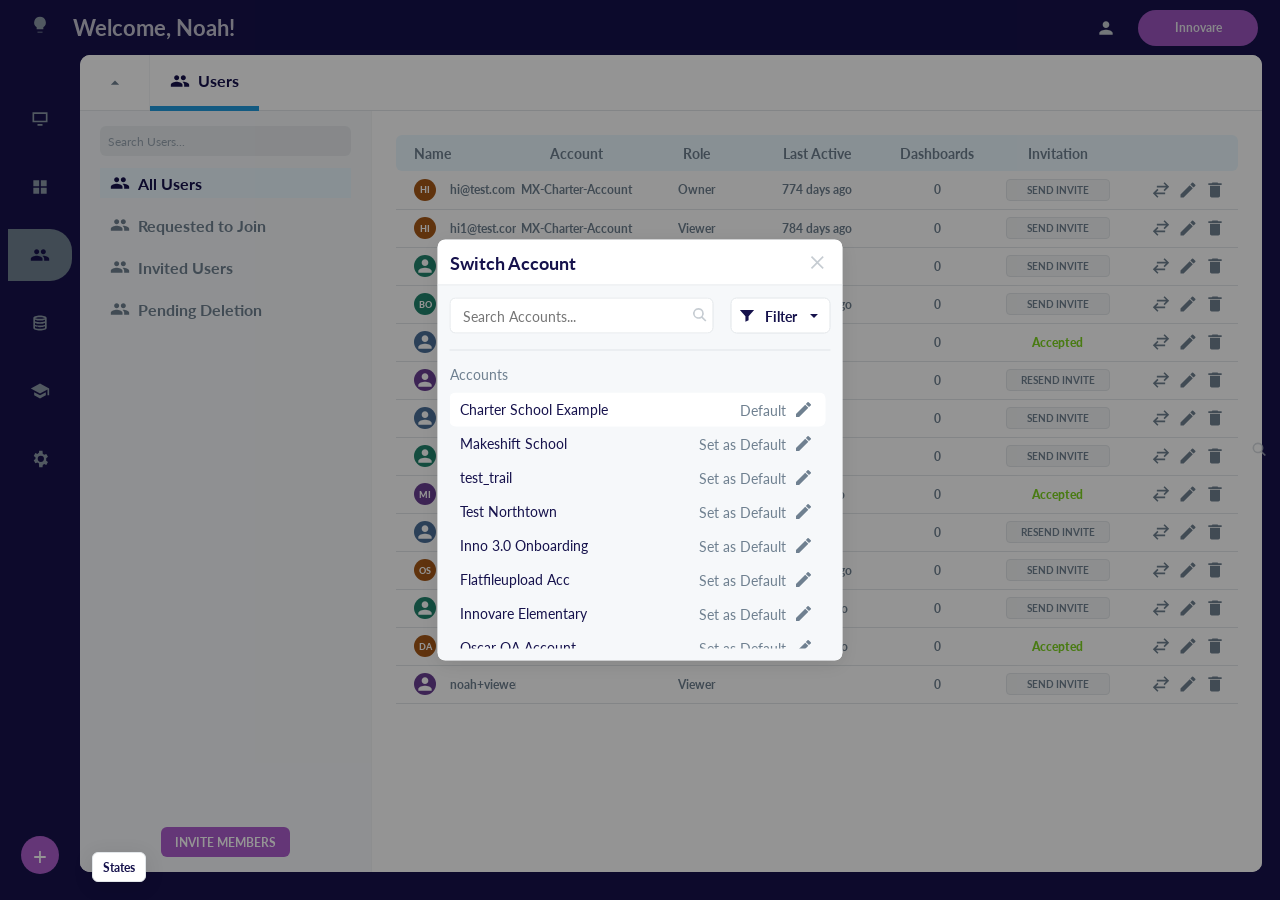
==== account-user-navigation-refactor/index.html @ f2866157 "feat: add account user navigation prototype" ====
<!doctype html>
<html lang="en">
  <head>
    <meta charset="utf-8" />
    <meta name="viewport" content="width=device-width, initial-scale=1" />
    <title>INNOVARE - Account User Navigation Refactor</title>
    <link rel="preconnect" href="https://fonts.googleapis.com" />
    <link rel="preconnect" href="https://fonts.gstatic.com" crossorigin />
    <link href="https://fonts.googleapis.com/css2?family=Lato:wght@400;700;900&display=swap" rel="stylesheet" />
    <link rel="stylesheet" href="./styles.css" />
  </head>
  <body data-page="switch">
    <div id="app"></div>
    <script src="./app.js"></script>
  </body>
</html>
---- account-user-navigation-refactor/styles.css ----
:root {
  --font-family: "Lato", Arial, sans-serif;
  --primary-500: #16124c;
  --primary-900: #0b0926;
  --secondary-500: #ac5ccc;
  --secondary-blue: #209bde;
  --secondary-green: #4aa3a5;
  --tertiary-100: #ebf8ff;
  --tertiary-500: #00a6ff;
  --success-500: #7ed321;
  --warning-500: #ffca00;
  --error-400: #f5325b;
  --error-500: #c30930;
  --neutral-100: #ffffff;
  --neutral-200: #f6f8fa;
  --neutral-250: #f4f5f6;
  --neutral-300: #f3f4f5;
  --neutral-400: #e2e6e9;
  --neutral-500: #c6ccd2;
  --neutral-700: #8c99a6;
  --neutral-800: #707070;
  --neutral-900: #6f8090;
  --black-500: #100c08;
  --black-600: #161a1d;
  --row-green: #dbf9db;
  --orange-avatar: #a65817;
  --green-avatar: #21846d;
  --purple-avatar: #6a3f93;
  --blue-avatar: #4b6f98;
  --shadow-modal: 0 4px 20px rgba(0, 0, 0, 0.1);
  --shadow-panel: 0 4px 2px rgba(0, 0, 0, 0.25);
  --overlay: rgba(0, 0, 0, 0.42);
  --overlay-stacked: rgba(0, 0, 0, 0.18);
}

* {
  box-sizing: border-box;
}

html,
body,
#app {
  min-height: 100%;
}

body {
  margin: 0;
  background: var(--primary-500);
  color: var(--black-500);
  font-family: var(--font-family);
  letter-spacing: 0;
}

button,
input,
select {
  font: inherit;
}

button {
  border: 0;
}

.app-shell {
  min-height: 100vh;
  background: var(--primary-500);
  display: grid;
  grid-template-columns: 80px minmax(0, 1fr);
  grid-template-rows: 55px minmax(0, 1fr);
  overflow: hidden;
}

.topbar {
  grid-column: 1 / 3;
  grid-row: 1;
  display: flex;
  align-items: center;
  justify-content: space-between;
  padding: 0 22px 0 30px;
  color: var(--neutral-100);
  background: var(--primary-500);
  min-width: 640px;
}

.brand-area {
  display: flex;
  align-items: center;
  gap: 18px;
  min-width: 0;
}

.bulb {
  width: 25px;
  height: 25px;
  color: var(--neutral-700);
}

.welcome {
  font-size: 22px;
  line-height: 28px;
  font-weight: 700;
  color: var(--neutral-100);
  opacity: 0.75;
}

.top-actions {
  display: flex;
  align-items: center;
  gap: 20px;
}

.account-pill {
  min-width: 120px;
  height: 36px;
  padding: 0 20px;
  border-radius: 18px;
  background: var(--secondary-500);
  color: var(--neutral-100);
  font-size: 12px;
  font-weight: 700;
  opacity: 0.9;
  cursor: pointer;
}

.sidebar {
  grid-column: 1;
  grid-row: 2;
  width: 80px;
  background: var(--primary-500);
  display: flex;
  flex-direction: column;
  align-items: center;
  gap: 16px;
  padding-top: 38px;
}

.side-item {
  width: 64px;
  height: 52px;
  display: grid;
  place-items: center;
  color: var(--neutral-700);
  border-radius: 0 22px 22px 0;
}

.side-item.active {
  background: var(--neutral-900);
  color: var(--primary-500);
}

.side-add {
  margin-top: auto;
  margin-bottom: 26px;
  width: 38px;
  height: 38px;
  border-radius: 50%;
  background: var(--secondary-500);
  color: var(--neutral-100);
  font-size: 24px;
}

.workspace {
  grid-column: 2;
  grid-row: 2;
  min-width: 0;
  padding: 0 18px 28px 0;
}

.page-card {
  height: calc(100vh - 83px);
  min-height: 620px;
  background: var(--neutral-100);
  border-radius: 10px;
  display: grid;
  grid-template-rows: 56px minmax(0, 1fr);
  overflow: hidden;
}

.page-header {
  border-bottom: 1px solid var(--neutral-400);
  display: flex;
  align-items: stretch;
  background: var(--neutral-100);
}

.menu-toggle {
  width: 70px;
  display: grid;
  place-items: center;
  color: var(--neutral-900);
  border-right: 1px solid var(--neutral-300);
}

.page-tab {
  display: flex;
  align-items: center;
  gap: 8px;
  height: 56px;
  padding: 0 20px;
  color: var(--primary-500);
  font-size: 16px;
  font-weight: 700;
  border-bottom: 5px solid var(--secondary-blue);
}

.page-body {
  min-height: 0;
  display: grid;
  grid-template-columns: 292px minmax(0, 1fr);
  background: var(--neutral-100);
}

.page-menu {
  background: var(--neutral-200);
  border-right: 1px solid var(--neutral-300);
  padding: 15px 20px;
  display: flex;
  flex-direction: column;
  gap: 12px;
  min-width: 0;
}

.search-users {
  height: 30px;
  border-radius: 6px;
  background: var(--neutral-400);
  display: flex;
  align-items: center;
  padding: 0 8px;
  color: var(--neutral-900);
  font-size: 12px;
  opacity: 0.7;
}

.menu-row {
  height: 30px;
  display: flex;
  align-items: center;
  gap: 8px;
  padding: 0 10px;
  color: var(--neutral-900);
  font-size: 16px;
  font-weight: 700;
}

.menu-row.active {
  background: var(--tertiary-100);
  color: var(--primary-500);
}

.invite-button {
  margin-top: auto;
  width: 129px;
  height: 30px;
  border-radius: 6px;
  align-self: center;
  background: var(--secondary-500);
  color: var(--neutral-100);
  font-size: 12px;
  font-weight: 700;
  text-transform: uppercase;
}

.content-area {
  min-width: 0;
  padding: 24px 24px 0 24px;
  overflow: hidden;
}

.user-table {
  width: 100%;
  border-collapse: collapse;
  table-layout: fixed;
  font-size: 12px;
  color: var(--neutral-900);
}

.user-table th {
  height: 36px;
  text-align: center;
  font-size: 14px;
  font-weight: 700;
  color: var(--neutral-900);
  background: var(--tertiary-100);
}

.user-table th:first-child {
  text-align: left;
  padding-left: 18px;
  border-radius: 6px 0 0 6px;
}

.user-table th:last-child {
  border-radius: 0 6px 6px 0;
}

.user-table td {
  height: 38px;
  border-bottom: 1px solid var(--neutral-400);
  text-align: center;
  font-weight: 700;
  white-space: nowrap;
  overflow: hidden;
  text-overflow: ellipsis;
}

.user-table td:first-child {
  text-align: left;
  padding-left: 18px;
}

.name-cell {
  display: flex;
  align-items: center;
  gap: 14px;
}

.avatar-sm {
  width: 22px;
  height: 22px;
  border-radius: 50%;
  display: grid;
  place-items: center;
  color: var(--neutral-100);
  font-size: 9px;
  font-weight: 900;
  flex: 0 0 auto;
}

.avatar-a {
  background: var(--orange-avatar);
}

.avatar-b {
  background: var(--green-avatar);
}

.avatar-c {
  background: var(--purple-avatar);
}

.avatar-d {
  background: var(--blue-avatar);
}

.invite-state {
  min-width: 104px;
  height: 22px;
  border-radius: 4px;
  border: 1px solid var(--neutral-400);
  background: var(--neutral-300);
  color: var(--neutral-900);
  font-size: 10px;
  font-weight: 700;
}

.accepted {
  color: var(--success-500);
  font-weight: 900;
}

.row-actions {
  display: flex;
  justify-content: flex-end;
  gap: 7px;
  padding-right: 12px;
  color: var(--neutral-900);
}

.overlay {
  position: fixed;
  inset: 0;
  background: var(--overlay);
  z-index: 20;
}

.modal {
  position: fixed;
  left: 50%;
  top: 50%;
  transform: translate(-50%, -50%);
  background: var(--neutral-100);
  box-shadow: var(--shadow-modal);
  overflow: hidden;
  z-index: 30;
}

.switch-modal {
  width: 405px;
  height: 421px;
  border-radius: 8px;
  background: var(--neutral-200);
}

.modal-header {
  height: 46px;
  display: flex;
  align-items: center;
  justify-content: space-between;
  padding: 0 12px;
  background: var(--neutral-100);
  border-bottom: 1px solid var(--neutral-400);
}

.modal-title {
  font-size: 18px;
  line-height: 22px;
  font-weight: 700;
  color: var(--primary-500);
  margin: 0;
}

.settings-modal .modal-title {
  color: var(--black-500);
}

.icon-button {
  width: 24px;
  height: 24px;
  display: grid;
  place-items: center;
  color: var(--neutral-500);
  background: transparent;
  border-radius: 4px;
  cursor: pointer;
  padding: 0;
}

.icon-button:hover {
  background: var(--neutral-250);
}

.switch-body {
  height: calc(100% - 46px);
  padding: 12px;
  display: flex;
  flex-direction: column;
  background: var(--neutral-200);
  overflow: hidden;
}

.search-filter-row {
  display: flex;
  gap: 10px;
  align-items: flex-start;
  padding-bottom: 16px;
  margin-bottom: 15px;
  border-bottom: 1px solid var(--neutral-400);
}

.search-box {
  position: relative;
  flex: 1;
}

.search-box input {
  width: 264px;
  height: 36px;
  border: 1px solid var(--neutral-400);
  border-radius: 6px;
  background: var(--neutral-100);
  color: var(--neutral-900);
  font-size: 14px;
  padding: 8px 34px 8px 12px;
  outline: none;
}

.search-box input:focus {
  border-color: var(--tertiary-500);
}

.search-icon {
  position: absolute;
  right: 10px;
  top: 50%;
  transform: translateY(-50%);
  color: var(--neutral-500);
  display: grid;
}

.filter-button {
  width: 100px;
  height: 36px;
  border-radius: 6px;
  border: 1px solid var(--neutral-400);
  background: var(--neutral-100);
  color: var(--primary-500);
  font-size: 14px;
  font-weight: 700;
  display: flex;
  align-items: center;
  justify-content: center;
  gap: 8px;
  cursor: pointer;
}

.filter-popover {
  position: absolute;
  right: 12px;
  top: 94px;
  width: 170px;
  padding: 16px;
  background: var(--neutral-100);
  border-radius: 8px;
  box-shadow: var(--shadow-modal);
  z-index: 36;
  display: none;
}

.filter-popover.open {
  display: block;
}

.filter-section-title {
  color: var(--neutral-900);
  font-size: 12px;
  font-weight: 700;
  margin-bottom: 8px;
  text-transform: uppercase;
}

.radio-row {
  display: flex;
  align-items: center;
  gap: 8px;
  height: 30px;
  color: var(--primary-500);
  font-size: 14px;
  font-weight: 700;
}

.radio-dot {
  width: 16px;
  height: 16px;
  border-radius: 50%;
  border: 2px solid var(--primary-500);
  display: grid;
  place-items: center;
}

.radio-dot::after {
  content: "";
  width: 6px;
  height: 6px;
  border-radius: 50%;
  background: var(--primary-500);
}

.divider {
  height: 1px;
  background: var(--neutral-400);
  margin: 12px 0;
}

.state-select {
  width: 100%;
  height: 30px;
  border: 1px solid var(--tertiary-500);
  border-radius: 4px;
  color: var(--neutral-900);
  background: var(--neutral-100);
  font-size: 12px;
  padding: 0 6px;
}

.filter-actions {
  display: flex;
  justify-content: space-between;
  margin-top: 16px;
}

.link-button {
  background: transparent;
  color: var(--neutral-900);
  font-size: 12px;
  cursor: pointer;
}

.apply-button {
  height: 36px;
  min-width: 64px;
  border-radius: 4px;
  background: var(--primary-500);
  color: var(--neutral-100);
  font-size: 12px;
  font-weight: 700;
}

.accounts-title {
  font-size: 14px;
  font-weight: 400;
  color: var(--neutral-900);
  margin: 0 0 10px 0;
}

.account-list {
  flex: 1;
  min-height: 0;
  overflow-y: auto;
  padding-right: 5px;
}

.account-list::-webkit-scrollbar {
  width: 6px;
}

.account-list::-webkit-scrollbar-thumb {
  background: var(--neutral-500);
  border-radius: 3px;
}

.account-row {
  min-height: 34px;
  border-radius: 6px;
  padding: 5px 8px 5px 10px;
  display: grid;
  grid-template-columns: minmax(0, 1fr) auto 24px;
  gap: 8px;
  align-items: center;
  color: var(--primary-500);
  cursor: pointer;
}

.account-row.current,
.account-row:hover {
  background: var(--neutral-100);
}

.account-name {
  font-size: 14px;
  line-height: 20px;
  font-weight: 400;
  overflow: hidden;
  text-overflow: ellipsis;
  white-space: nowrap;
}

.account-action {
  background: transparent;
  color: var(--neutral-900);
  font-size: 14px;
  cursor: pointer;
  white-space: nowrap;
  padding: 0;
}

.default-badge {
  color: var(--tertiary-500);
  font-size: 14px;
  white-space: nowrap;
}

.edit-account-button {
  width: 20px;
  height: 20px;
  display: grid;
  place-items: center;
  color: var(--neutral-900);
  background: transparent;
  cursor: pointer;
  padding: 0;
}

.empty-state,
.error-state {
  flex: 1;
  display: grid;
  place-items: center;
  text-align: center;
  color: var(--neutral-900);
  font-size: 14px;
  padding: 20px;
  line-height: 1.35;
}

.error-state button {
  color: var(--tertiary-500);
  background: transparent;
  cursor: pointer;
  font-weight: 700;
}

.skeleton-list {
  padding-top: 8px;
}

.skeleton-row {
  height: 34px;
  display: grid;
  grid-template-columns: 1fr 98px 20px;
  gap: 10px;
  align-items: center;
  padding: 5px 10px;
}

.skeleton-bar {
  height: 12px;
  border-radius: 6px;
  background: linear-gradient(90deg, var(--neutral-400), var(--neutral-300), var(--neutral-400));
  background-size: 220% 100%;
  animation: shimmer 1.25s linear infinite;
}

@keyframes shimmer {
  from {
    background-position: 220% 0;
  }
  to {
    background-position: -220% 0;
  }
}

.banner-stack {
  position: fixed;
  left: 50%;
  top: 68px;
  transform: translateX(-50%);
  z-index: 80;
  display: flex;
  flex-direction: column;
  gap: 8px;
  width: min(560px, calc(100vw - 40px));
}

.banner {
  min-height: 42px;
  border-radius: 6px;
  background: var(--neutral-100);
  border-left: 4px solid var(--tertiary-500);
  box-shadow: var(--shadow-modal);
  display: flex;
  align-items: center;
  justify-content: space-between;
  gap: 12px;
  padding: 10px 12px;
  color: var(--primary-500);
  font-size: 14px;
  font-weight: 700;
}

.banner.error {
  border-left-color: var(--error-400);
}

.banner.success {
  border-left-color: var(--success-500);
}

.settings-modal {
  width: 802px;
  height: 478px;
  display: grid;
  grid-template-columns: 280px 522px;
  border-radius: 10px;
  z-index: 50;
  box-shadow: var(--shadow-panel);
}

.settings-dim {
  position: fixed;
  inset: 0;
  background: var(--overlay-stacked);
  z-index: 45;
}

.settings-sidebar {
  background: var(--neutral-200);
  border-radius: 10px 0 0 10px;
  padding: 13px 10px 0;
}

.account-card {
  height: 75px;
  border-radius: 10px;
  background: var(--neutral-100);
  display: flex;
  align-items: center;
  gap: 10px;
  padding: 12px 20px;
  margin-bottom: 21px;
}

.avatar-lg {
  width: 50px;
  height: 50px;
  border-radius: 50%;
  display: grid;
  place-items: center;
  background: var(--secondary-500);
  color: var(--neutral-100);
  font-size: 20px;
  font-weight: 700;
}

.account-card-title {
  font-size: 14px;
  font-weight: 700;
  color: var(--primary-900);
  line-height: 1.2;
}

.account-card-sub {
  margin-top: 7px;
  font-size: 10px;
  font-weight: 700;
  color: var(--neutral-900);
}

.settings-nav {
  width: 222px;
  margin: 5px auto;
}

.nav-item {
  height: 30px;
  display: flex;
  align-items: center;
  gap: 4px;
  padding: 5px 10px;
  margin-bottom: 10px;
  background: var(--neutral-200);
  color: var(--neutral-900);
  cursor: pointer;
}

.nav-item:hover,
.nav-item.active {
  background: var(--tertiary-100);
}

.nav-item.child {
  padding-left: 34px;
}

.nav-icon {
  width: 20px;
  height: 20px;
  display: grid;
  place-items: center;
  flex: 0 0 auto;
}

.nav-label {
  flex: 1;
  min-width: 0;
  font-size: 16px;
  line-height: 20px;
  white-space: nowrap;
  overflow: hidden;
  text-overflow: ellipsis;
}

.settings-main {
  background: var(--neutral-100);
  border-radius: 0 10px 10px 0;
  display: grid;
  grid-template-rows: 46px minmax(0, 1fr) 60px;
  min-width: 0;
  overflow: hidden;
}

.settings-content {
  min-height: 0;
  overflow-y: auto;
  padding: 24px;
  display: flex;
  justify-content: center;
}

.form-stack {
  width: 430px;
  display: flex;
  flex-direction: column;
  gap: 14px;
}

.field label,
.limit-row label {
  display: block;
  height: 12px;
  margin-bottom: 6px;
  color: var(--neutral-900);
  font-size: 10px;
  font-weight: 700;
}

.input-like,
.select-like {
  height: 30px;
  border: 1.5px solid var(--neutral-400);
  border-radius: 6px;
  display: flex;
  align-items: center;
  justify-content: space-between;
  padding: 0 8px;
  color: var(--primary-500);
  background: var(--neutral-100);
  font-size: 14px;
  font-weight: 700;
}

.placeholder {
  color: var(--neutral-500);
}

.settings-footer {
  height: 60px;
  border-top: 1px solid var(--neutral-400);
  display: flex;
  align-items: center;
  justify-content: space-between;
  padding: 15px 12px;
  background: var(--neutral-100);
}

.footer-spacer {
  min-height: 20px;
  color: var(--black-500);
  font-size: 12px;
  font-style: italic;
}

.footer-right {
  display: flex;
  align-items: baseline;
  gap: 12px;
}

.button-outline,
.button-primary {
  min-width: 83px;
  height: 30px;
  border-radius: 6px;
  padding: 0 20px;
  font-size: 14px;
  font-weight: 700;
  text-transform: uppercase;
  cursor: pointer;
}

.button-outline {
  border: 2px solid var(--primary-500);
  color: var(--primary-500);
  background: var(--neutral-100);
}

.button-primary {
  border: 2px solid var(--tertiary-500);
  color: var(--neutral-100);
  background: var(--primary-500);
}

.button-primary:disabled,
.button-primary.disabled {
  opacity: 0.25;
  cursor: default;
}

.settings-placeholder {
  width: 430px;
  align-self: stretch;
  display: flex;
  flex-direction: column;
  justify-content: center;
  align-items: center;
  text-align: center;
  gap: 14px;
  color: var(--neutral-900);
}

.pending-label {
  height: 24px;
  padding: 4px 8px;
  border-radius: 4px;
  background: var(--warning-500);
  color: var(--primary-500);
  font-size: 12px;
  font-weight: 900;
}

.placeholder-title {
  color: var(--primary-500);
  font-size: 18px;
  font-weight: 700;
}

.placeholder-copy {
  max-width: 340px;
  font-size: 14px;
  line-height: 1.45;
}

.route-assumption {
  font-size: 10px;
  font-weight: 900;
  color: var(--error-500);
  letter-spacing: 0;
}

.settings-table {
  width: 430px;
  border-collapse: collapse;
  font-size: 12px;
}

.settings-table th {
  height: 34px;
  background: var(--tertiary-100);
  color: var(--neutral-900);
  font-weight: 700;
  text-align: left;
  padding: 0 12px;
}

.settings-table td {
  height: 38px;
  border-bottom: 1px solid var(--neutral-400);
  color: var(--neutral-900);
  font-weight: 700;
  padding: 0 12px;
}

.toggle-line {
  display: flex;
  justify-content: space-between;
  align-items: center;
  height: 34px;
  border-bottom: 1px solid var(--neutral-400);
  color: var(--neutral-900);
  font-size: 14px;
  font-weight: 700;
}

.switch {
  width: 38px;
  height: 20px;
  border-radius: 10px;
  background: var(--secondary-500);
  position: relative;
}

.switch::after {
  content: "";
  width: 16px;
  height: 16px;
  border-radius: 50%;
  background: var(--neutral-100);
  position: absolute;
  right: 2px;
  top: 2px;
}

.discard-modal {
  width: 519px;
  min-height: 240px;
  border-radius: 8px;
  padding: 15px 12px;
  background: var(--neutral-100);
  z-index: 70;
  box-shadow: var(--shadow-modal);
}

.discard-title {
  margin: 0;
  color: var(--black-500);
  font-size: 20px;
  font-weight: 700;
}

.discard-copy {
  padding: 50px 0 48px;
  margin: 0;
  text-align: center;
  color: var(--neutral-900);
  font-size: 14px;
}

.discard-actions {
  display: flex;
  justify-content: space-between;
}

.button-danger {
  min-width: 83px;
  height: 30px;
  border-radius: 6px;
  padding: 0 20px;
  background: var(--error-400);
  color: var(--neutral-100);
  font-size: 14px;
  font-weight: 700;
  text-transform: uppercase;
}

.state-dock {
  position: fixed;
  left: 92px;
  bottom: 18px;
  z-index: 90;
}

.state-toggle {
  height: 30px;
  border-radius: 6px;
  background: var(--neutral-100);
  color: var(--primary-500);
  border: 1px solid var(--neutral-400);
  font-size: 12px;
  font-weight: 700;
  padding: 0 10px;
  box-shadow: var(--shadow-modal);
}

.state-panel {
  display: none;
  margin-top: 8px;
  width: 280px;
  padding: 10px;
  border-radius: 8px;
  background: var(--neutral-100);
  box-shadow: var(--shadow-modal);
}

.state-panel.open {
  display: block;
}

.state-panel-title {
  color: var(--primary-500);
  font-size: 12px;
  font-weight: 900;
  margin-bottom: 8px;
}

.state-grid {
  display: flex;
  flex-wrap: wrap;
  gap: 6px;
}

.state-chip {
  height: 26px;
  padding: 0 8px;
  border-radius: 5px;
  background: var(--neutral-200);
  color: var(--neutral-900);
  font-size: 11px;
  font-weight: 700;
  cursor: pointer;
}

.state-chip.active {
  background: var(--tertiary-100);
  color: var(--primary-500);
}

.hidden {
  display: none !important;
}

.icon {
  width: 20px;
  height: 20px;
  display: inline-block;
  color: currentColor;
}

@media (max-width: 940px) {
  .settings-modal {
    width: min(802px, calc(100vw - 24px));
    grid-template-columns: 260px minmax(0, 1fr);
  }

  .settings-main {
    grid-template-rows: 46px minmax(0, 1fr) 60px;
  }
}
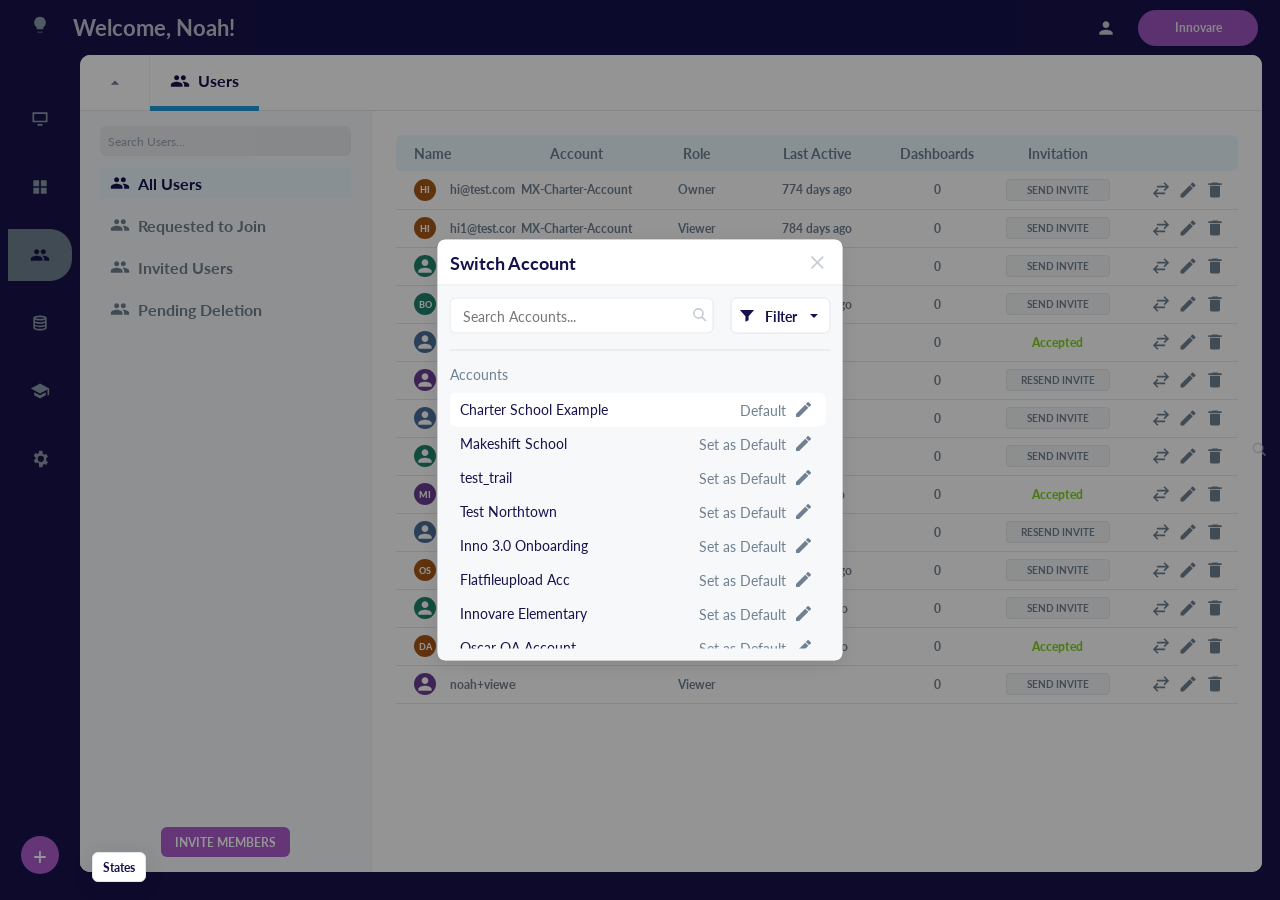
==== commit 932950c4: "fix: load prototype assets from folder route" ====
--- a/account-user-navigation-refactor/index.html
+++ b/account-user-navigation-refactor/index.html
@@ -7,10 +7,10 @@
     <link rel="preconnect" href="https://fonts.googleapis.com" />
     <link rel="preconnect" href="https://fonts.gstatic.com" crossorigin />
     <link href="https://fonts.googleapis.com/css2?family=Lato:wght@400;700;900&display=swap" rel="stylesheet" />
-    <link rel="stylesheet" href="./styles.css" />
+    <link rel="stylesheet" href="/account-user-navigation-refactor/styles.css" />
   </head>
   <body data-page="switch">
     <div id="app"></div>
-    <script src="./app.js"></script>
+    <script src="/account-user-navigation-refactor/app.js"></script>
   </body>
 </html>
